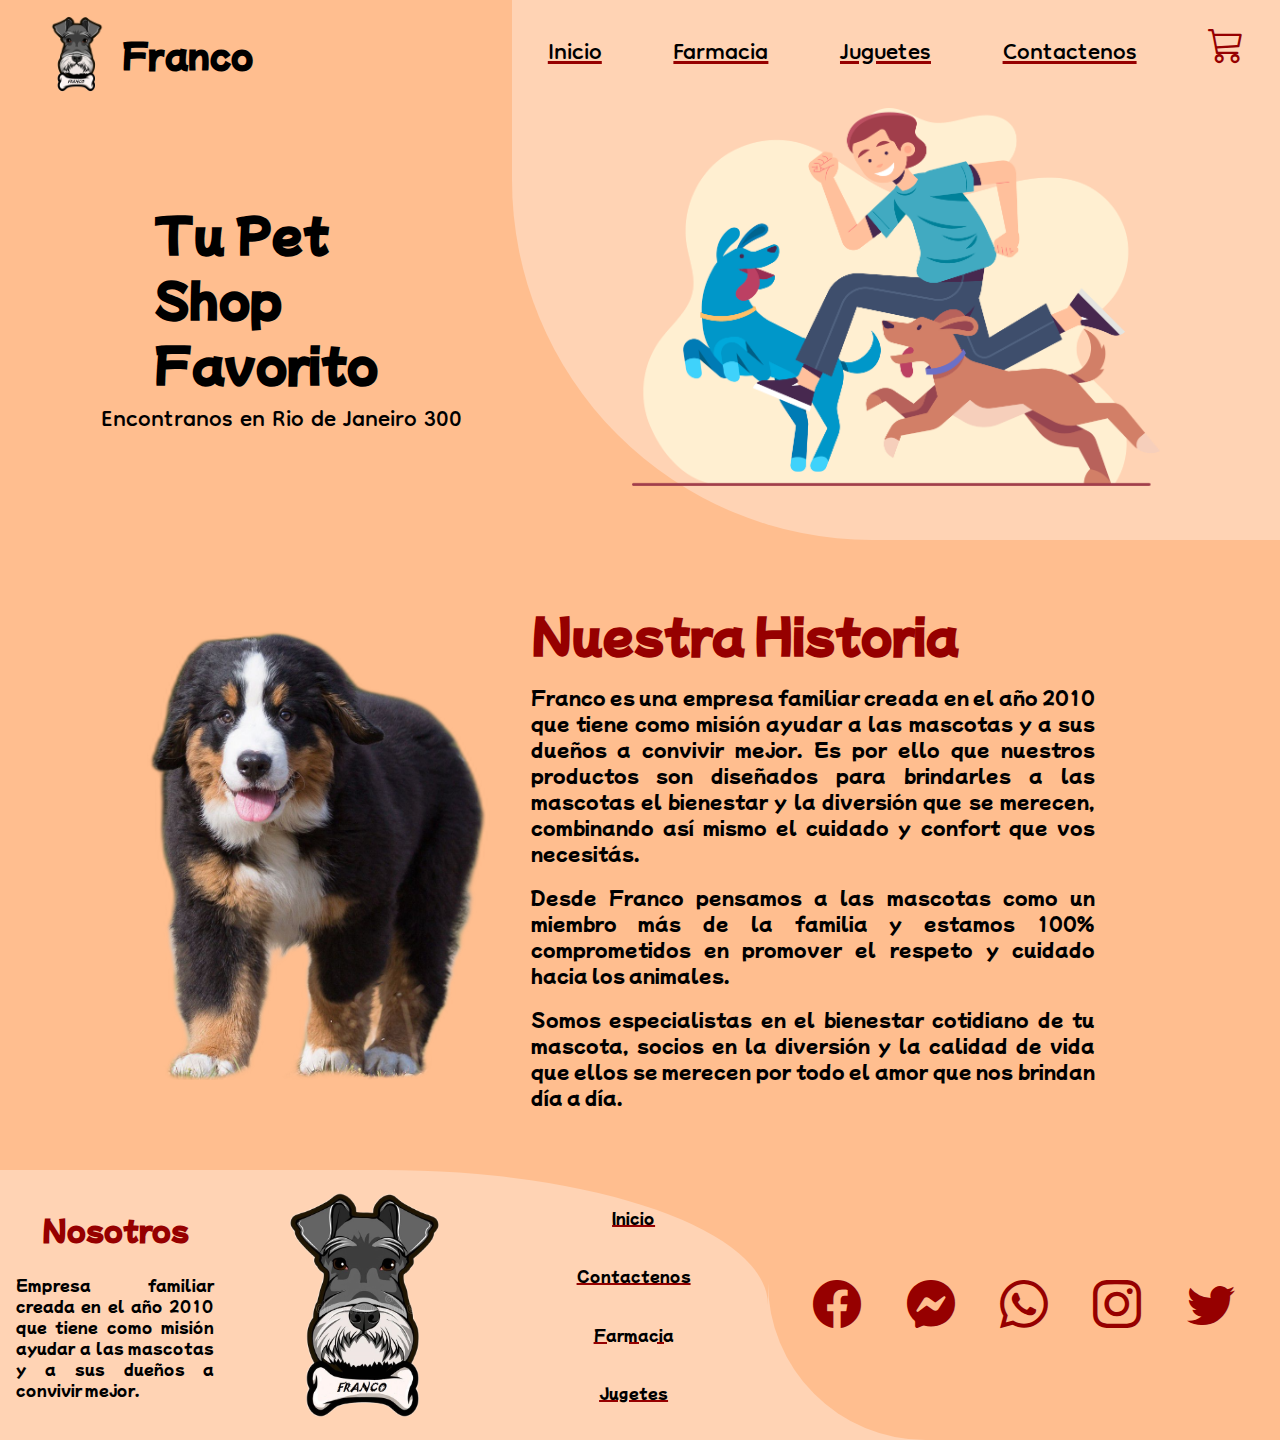
==== index.html @ 3e1659e9 "diseño actualizado" ====
<!DOCTYPE html>
<html lang="en">
<head>
    <meta charset="UTF-8">
    <meta http-equiv="X-UA-Compatible" content="IE=edge">
    <meta name="viewport" content="width=device-width, initial-scale=1.0">
    <link rel="stylesheet" href="https://cdn.jsdelivr.net/npm/bootstrap-icons@1.6.1/font/bootstrap-icons.css">
    <title>Pet-Shop Franco</title>
    <link rel="stylesheet" href="./style/estios.css">
    <link rel="shortcut icon" href="./img/logo.jpg" type="image/x-icon">
</head>
<body>
    <header class="cabezera">
        <div class="cabezera-texto">
            <div class="navegacion-imagen">
                <img src="./img/logo.jpg" alt="Logo Franco">
                <h1>Franco</h1>
            </div>
            <div class="texto-principal">
                <h2>Tu Pet Shop Favorito</h2>
                <p>Encontranos en Rio de Janeiro 300</p>
            </div>
        </div>
        <div class="cabezera-imagen">
            <nav class="navegacion">
                <a href="./index.html">Inicio</a>
                <a href="./farmacia.html">Farmacia</a>
                <a href="./jugetes.html">Juguetes</a>
                <a href="./contacto.html">Contactenos</a>
                <a href="#"><i class="bi bi-cart3"></i></a>
            </nav>
            <div class="imagen-dos">
                <img src="./img/Niño.png" alt="Niño corriendo">
            </div>
        </div>
    </header>
    <main>
            <article class="section-uno">
                <div class="article-imagen">
                    <img src="./img/Perro.jpg" alt="Perro">
                </div>
                <div class="article-texto">
                    <div class="texto-article">
                        <h2>Nuestra Historia</h2>
                        <p>Franco es una empresa familiar creada en el año 2010 que tiene como misión ayudar a las mascotas y a sus dueños a convivir mejor. Es por ello que nuestros productos son diseñados para brindarles a las mascotas el bienestar y la diversión que se merecen, combinando así mismo el cuidado y confort que vos necesitás.</p>
                        <p>Desde Franco pensamos a las mascotas como un miembro más de la familia y estamos 100% comprometidos en promover el respeto y cuidado hacia los animales.</p>
                        <p>Somos especialistas en el bienestar cotidiano de tu mascota, socios en la diversión y la calidad de vida que ellos se merecen por todo el amor que nos brindan día a día. </p>
                    </div>
                </div>
            </article>
    </main>
    <footer class="pie-pagina">
        <div class="pie-fondo-uno">
            <div class="pie-texto">
                <div class="pie-nosotros">
                    <h3>Nosotros</h3>
                    <p>Empresa familiar creada en el año 2010 que tiene como misión ayudar a las mascotas y a sus dueños a convivir mejor.</p>
                </div>
                <div class="img-pie-logo">
                    <img src="./img/logo.jpg" alt="Logo">
                </div>
                <div class="pie-nav">
                    <a href="./index.html">Inicio</a>
                    <a href="./contacto.html">Contactenos</a>
                    <a href="./farmacia.html">Farmacia</a>
                    <a href="./jugetes.html">Jugetes</a>
                </div>
            </div>
        </div>
        <div class="pie-fondo-dos">
            <div class="pie-iconos">
                <a href=""><i class="bi bi-facebook"></i></a>
                <a href=""><i class="bi bi-messenger"></i></a>
                <a href=""><i class="bi bi-whatsapp"></i></a>
                <a href=""><i class="bi bi-instagram"></i></a>
                <a href=""><i class="bi bi-twitter"></i></a>
            </div>
        </div>
    </footer>
</body>
</html>
---- style/estios.css ----
@import url('https://fonts.googleapis.com/css2?family=Mochiy+Pop+P+One&display=swap');
@import url('https://fonts.googleapis.com/css2?family=Dongle:wght@300;400;700&display=swap');
*{
    margin: 0%;
    padding: 0%;
    box-sizing: border-box;
}
body{
    height: 100vh;
    width: 100%;
    display: flex;
    flex-direction: column;
}
.cabezera{
    width: 100%;
    height: 60%;
    display: flex;
    flex-wrap: wrap;
    background-color: #ffbe8f;

}
.cabezera-texto{
    width: 40%;
    height: 100%;
    display: flex;
    flex-direction: column;
    justify-content: space-between;
}
.cabezera-imagen{
    width: 60%;
    height: 100%;
    border-radius: 0 0 0 40vh;
    background-color: #FFD3B4;
}
.navegacion{
    height: 20%;
    width: 100%;
    display: flex;
    align-items: center;
    font-family: 'Dongle', sans-serif;
    font-size: 4vh;
    justify-content: space-around;
}
.navegacion a{
    color: black;
    text-decoration: rgb(150, 0, 0) underline;
}
.navegacion i{
    color: rgb(150, 0, 0);
}
.cabezera-texto img{
    width: 10vh;
}
.imagen-dos{
    height: 70%;
    width: 100%;
    display: flex;
    justify-content: center;
}
.imagen-dos img{
    height: 100%;
}
.texto-principal{
    height: 80%;
    width: 100%;
    display: flex;
    flex-direction: column;
    align-items: center;
    justify-content: center;
}
.texto-principal h2{
    font-family: 'Mochiy Pop P One', sans-serif;
    width: 50%;
    font-size: 5vh;
    margin-left: 4vw;
}
.texto-principal p{
    font-family: 'Dongle', sans-serif;
    font-size: 4vh;
    margin-left: 4vw;
}
.navegacion-imagen{
    height: 20%;
    width: 100%;
    display: flex;
    align-items: center;
    padding: 0 0 0 2em;
    font-family: 'Mochiy Pop P One', sans-serif;
}
main{
    background-color: #ffbe8f;
    width: 100%;
    display: flex;
    justify-content: center;
    flex-wrap: wrap;
}
.section-uno{
    width: 90%;
    height: 50vh;
    display: flex;
    justify-content: center;
    margin: 10vh 0;
}
.article-imagen{
    width: 30%;
    display: flex;
}
.article-texto{
    width: 70%;
    display: flex;
    justify-content: center;
    align-items: center;
}
.texto-article{
    width: 70%;
}
.texto-article h2{
    font-size: 5vh;
    font-family: 'Mochiy Pop P One', sans-serif;
    color: rgb(150, 0, 0);
}
.texto-article p{
font-size: 2vh;
font-family: 'Mochiy Pop P One', sans-serif;
text-align: justify;
padding-top: 2vh;
}
.pie-pagina{
    width: 100%;
    min-height: 30vh;
    /* background-color: #FFD3B4; */
    display: flex;
    flex-wrap: wrap;
}
.pie-fondo-uno{
    width: 60%;
    background-color: #ffbe8f;
}
.pie-fondo-dos{
width: 40%;
background-color: #FFD3B4;
}
.pie-texto{
    width: 100%;
    height: 100%;
    border-radius: 0 50% 0 0;
    background-color: #FFD3B4;
    display: flex;
}
.pie-iconos{
    width: 100%;
    height: 100%;
    display: flex;
    flex-direction: column;
    background-color: #ffbe8f;
    border-radius: 0 0 0 17.5vh;
}
.img-pie-logo{
    display: flex;
    width: 35%;
}
.img-pie-logo img{
    width: 100%;
}
.pie-nosotros{
    display: flex;
    width: 30%;
    flex-direction: column;
    flex-wrap: wrap;
    padding: 1em;
    text-align: justify;
    align-items: center;
    justify-content: space-evenly;
}
.pie-nosotros h3{
    font-size: 3vh;
    font-family: 'Mochiy Pop P One', sans-serif;
    color: rgb(150, 0, 0);
}
.pie-nosotros p{
    font-family: 'Mochiy Pop P One', sans-serif;
    font-size: 0.90em;
}
.pie-nav{
    display: flex;
    flex-direction: column;
    align-items: center;
    justify-content: space-evenly;
    width: 35%;
    font-size: 0.90em;
}
.pie-nav a{
    color: black;
    text-decoration: 2px rgb(150, 0, 0) underline;
    font-family: 'Mochiy Pop P One', sans-serif;
}
.pie-iconos{
    font-size: 3em;
    display: flex;
    flex-wrap: wrap;
    flex-direction: row;
    justify-content: space-evenly;
    align-items: center;
}
.pie-iconos a{
    color: rgb(150, 0, 0);
}
.container {
    position: relative;
    width: 320px;
    margin-top: 5vh;
    margin-left: 40%;
    perspective: 1000px;
}

.carousel {
    position: relative;
    width: 100%;
    height: 100%;
    transform-style: preserve-3d; 
    animation: rotate360 60s infinite forwards linear;
}
.carousel__face { 
    position: absolute;
    width: 300px;
    height: 187px;
    background-size: cover;
    box-shadow:inset 0 0 0 2000px rgba(197, 197, 197, 0.342);
    display: flex;
    color: white;
    font-family: 'Dongle', sans-serif;
    background-position: center;
    background-repeat: no-repeat;
}
span {
    margin: auto;
    font-size: 2rem;
    text-shadow: 2px 2px 2px  black;
}
.carousel__face:nth-child(1) {
    transform: rotateY(  51.42deg) translateZ(360px); 
}
.carousel__face:nth-child(2) { 
    transform: rotateY( 102.84deg) translateZ(360px); 
}
.carousel__face:nth-child(3) {
    transform: rotateY( 154.26deg) translateZ(360px); 
}
.carousel__face:nth-child(4) {
    transform: rotateY(205.68deg) translateZ(360px); 
}
.carousel__face:nth-child(5) { 
    transform: rotateY(257.1deg) translateZ(360px); 
}
.carousel__face:nth-child(6) { 
    transform: rotateY(308.52deg) translateZ(360px); 
}
.carousel__face:nth-child(7) { 
    transform: rotateY(360deg) translateZ(360px); 
}

@keyframes rotate360 {
    from {
        transform: rotateY(0deg);
    }
    to {
        transform: rotateY(-360deg);
    }
}
.main-articulos{
    flex-direction: column;
    justify-content: center;
    align-items: center;
}
.main-contenedor{
    width: 80%;
    display: flex;
    flex-direction: column;
}
.carousel-contenedor{
    height: 50vh;
    width: 100%;
    background-color: #FFD3B4;
    border-radius:0 0 20vh 20vh ;
}
.unidades{
    margin-bottom: 0;
    margin-top: 1em;
    padding-top: 1em;
    text-align: center;
    font-size: 3em;
    font-family: 'Mochiy Pop P One', sans-serif;
    background-color: #FFD3B4;
    border-radius: 50vh 50vh 0 0 ;
}
.articulos{
    padding-top: 2em;
    display: flex;
    padding-bottom: 2em;
}
.precio-stock{
    display: flex;
    justify-content: space-between;
}
.precio-stock p{
    font-weight: 800;
}
.card-body{
    font-family:'Dongle', sans-serif ;
    font-size: 2em;
    display: flex;
    flex-direction: column;
    justify-content: space-between;
}
.card{
    background-color:#FFD3B4; 
    border-radius: 2em;
    box-shadow: 2px 2px 2px 2px rgba(0, 0, 0, 0.158);
    height: 100%;
}
.card img{
    border-radius: 2em;
    height: 30vh;
}
button{
    border: none;
    border-radius: 2vh;
    padding: 0.2em;
    background-color: #FF8B96;
    color: white;
}
button:hover{
    color: black;
}
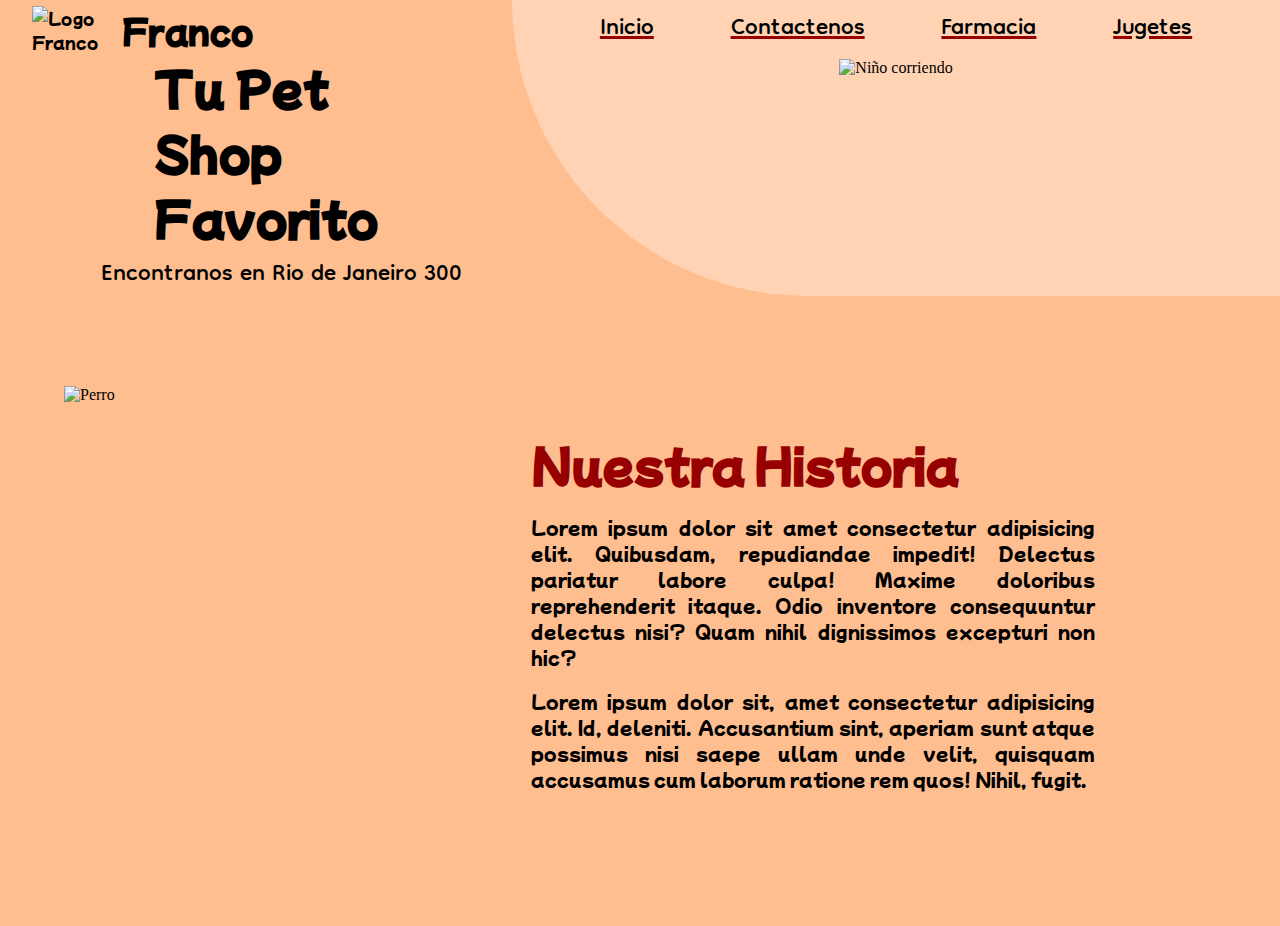
==== commit c59b3ba0: "Agregamos el chatbot configurado en todas las páginas" ====
--- a/index.html
+++ b/index.html
@@ -1,81 +1,73 @@
 <!DOCTYPE html>
 <html lang="en">
-<head>
-    <meta charset="UTF-8">
-    <meta http-equiv="X-UA-Compatible" content="IE=edge">
-    <meta name="viewport" content="width=device-width, initial-scale=1.0">
-    <link rel="stylesheet" href="https://cdn.jsdelivr.net/npm/bootstrap-icons@1.6.1/font/bootstrap-icons.css">
+  <head>
+    <meta charset="UTF-8" />
+    <meta http-equiv="X-UA-Compatible" content="IE=edge" />
+    <meta name="viewport" content="width=device-width, initial-scale=1.0" />
     <title>Pet-Shop Franco</title>
-    <link rel="stylesheet" href="./style/estios.css">
-    <link rel="shortcut icon" href="./img/logo.jpg" type="image/x-icon">
-</head>
-<body>
+    <link rel="stylesheet" href="./style/estios.css" />
+    <link rel="shortcut icon" href="./img/logo.jpg" type="image/x-icon" />
+  </head>
+  <body>
     <header class="cabezera">
-        <div class="cabezera-texto">
-            <div class="navegacion-imagen">
-                <img src="./img/logo.jpg" alt="Logo Franco">
-                <h1>Franco</h1>
-            </div>
-            <div class="texto-principal">
-                <h2>Tu Pet Shop Favorito</h2>
-                <p>Encontranos en Rio de Janeiro 300</p>
-            </div>
+      <div class="cabezera-texto">
+        <div class="navegacion-imagen">
+          <img src="./img/logo.jpg" alt="Logo Franco" />
+          <h1>Franco</h1>
         </div>
-        <div class="cabezera-imagen">
-            <nav class="navegacion">
-                <a href="./index.html">Inicio</a>
-                <a href="./farmacia.html">Farmacia</a>
-                <a href="./jugetes.html">Juguetes</a>
-                <a href="./contacto.html">Contactenos</a>
-                <a href="#"><i class="bi bi-cart3"></i></a>
-            </nav>
-            <div class="imagen-dos">
-                <img src="./img/Niño.png" alt="Niño corriendo">
-            </div>
+        <div class="texto-principal">
+          <h2>Tu Pet Shop Favorito</h2>
+          <p>Encontranos en Rio de Janeiro 300</p>
         </div>
+      </div>
+      <div class="cabezera-imagen">
+        <nav class="navegacion">
+          <a href="./index.html">Inicio</a>
+          <a href="./contacto.html">Contactenos</a>
+          <a href="./farmacia.html">Farmacia</a>
+          <a href="./jugetes.html">Jugetes</a>
+        </nav>
+        <div class="imagen-dos">
+          <img src="./img/Niño.png" alt="Niño corriendo" />
+        </div>
+      </div>
     </header>
     <main>
-            <article class="section-uno">
-                <div class="article-imagen">
-                    <img src="./img/Perro.jpg" alt="Perro">
-                </div>
-                <div class="article-texto">
-                    <div class="texto-article">
-                        <h2>Nuestra Historia</h2>
-                        <p>Franco es una empresa familiar creada en el año 2010 que tiene como misión ayudar a las mascotas y a sus dueños a convivir mejor. Es por ello que nuestros productos son diseñados para brindarles a las mascotas el bienestar y la diversión que se merecen, combinando así mismo el cuidado y confort que vos necesitás.</p>
-                        <p>Desde Franco pensamos a las mascotas como un miembro más de la familia y estamos 100% comprometidos en promover el respeto y cuidado hacia los animales.</p>
-                        <p>Somos especialistas en el bienestar cotidiano de tu mascota, socios en la diversión y la calidad de vida que ellos se merecen por todo el amor que nos brindan día a día. </p>
-                    </div>
-                </div>
-            </article>
+      <article class="section-uno">
+        <div class="article-imagen">
+          <img src="./img/Perro.jpg" alt="Perro" />
+        </div>
+        <div class="article-texto">
+          <div class="texto-article">
+            <h2>Nuestra Historia</h2>
+            <p>
+              Lorem ipsum dolor sit amet consectetur adipisicing elit.
+              Quibusdam, repudiandae impedit! Delectus pariatur labore culpa!
+              Maxime doloribus reprehenderit itaque. Odio inventore consequuntur
+              delectus nisi? Quam nihil dignissimos excepturi non hic?
+            </p>
+            <p>
+              Lorem ipsum dolor sit, amet consectetur adipisicing elit. Id,
+              deleniti. Accusantium sint, aperiam sunt atque possimus nisi saepe
+              ullam unde velit, quisquam accusamus cum laborum ratione rem quos!
+              Nihil, fugit.
+            </p>
+          </div>
+        </div>
+      </article>
+      <div>
+        <script src="https://www.gstatic.com/dialogflow-console/fast/messenger/bootstrap.js?v=1"></script>
+<df-messenger
+  chat-icon="https:&#x2F;&#x2F;cdn-icons-png.flaticon.com&#x2F;512&#x2F;2829&#x2F;2829757.png"
+  intent="WELCOME"
+  chat-title="Branquito"
+  agent-id="59b1d928-3910-4bca-85a6-19f89405f072"
+  language-code="es"
+></df-messenger>
+      </div>
     </main>
-    <footer class="pie-pagina">
-        <div class="pie-fondo-uno">
-            <div class="pie-texto">
-                <div class="pie-nosotros">
-                    <h3>Nosotros</h3>
-                    <p>Empresa familiar creada en el año 2010 que tiene como misión ayudar a las mascotas y a sus dueños a convivir mejor.</p>
-                </div>
-                <div class="img-pie-logo">
-                    <img src="./img/logo.jpg" alt="Logo">
-                </div>
-                <div class="pie-nav">
-                    <a href="./index.html">Inicio</a>
-                    <a href="./contacto.html">Contactenos</a>
-                    <a href="./farmacia.html">Farmacia</a>
-                    <a href="./jugetes.html">Jugetes</a>
-                </div>
-            </div>
-        </div>
-        <div class="pie-fondo-dos">
-            <div class="pie-iconos">
-                <a href=""><i class="bi bi-facebook"></i></a>
-                <a href=""><i class="bi bi-messenger"></i></a>
-                <a href=""><i class="bi bi-whatsapp"></i></a>
-                <a href=""><i class="bi bi-instagram"></i></a>
-                <a href=""><i class="bi bi-twitter"></i></a>
-            </div>
-        </div>
+    <footer>
+
     </footer>
-</body>
-</html>+  </body>
+</html>
--- a/style/estios.css
+++ b/style/estios.css
@@ -39,14 +39,12 @@
     align-items: center;
     font-family: 'Dongle', sans-serif;
     font-size: 4vh;
-    justify-content: space-around;
+    justify-content: center;
 }
 .navegacion a{
+    padding: 0 3vw 0 3vw;
     color: black;
     text-decoration: rgb(150, 0, 0) underline;
-}
-.navegacion i{
-    color: rgb(150, 0, 0);
 }
 .cabezera-texto img{
     width: 10vh;
@@ -125,210 +123,11 @@
 text-align: justify;
 padding-top: 2vh;
 }
-.pie-pagina{
-    width: 100%;
-    min-height: 30vh;
-    /* background-color: #FFD3B4; */
-    display: flex;
-    flex-wrap: wrap;
-}
-.pie-fondo-uno{
-    width: 60%;
-    background-color: #ffbe8f;
-}
-.pie-fondo-dos{
-width: 40%;
-background-color: #FFD3B4;
-}
-.pie-texto{
-    width: 100%;
-    height: 100%;
-    border-radius: 0 50% 0 0;
-    background-color: #FFD3B4;
-    display: flex;
-}
-.pie-iconos{
-    width: 100%;
-    height: 100%;
-    display: flex;
-    flex-direction: column;
-    background-color: #ffbe8f;
-    border-radius: 0 0 0 17.5vh;
-}
-.img-pie-logo{
-    display: flex;
-    width: 35%;
-}
-.img-pie-logo img{
-    width: 100%;
-}
-.pie-nosotros{
-    display: flex;
-    width: 30%;
-    flex-direction: column;
-    flex-wrap: wrap;
-    padding: 1em;
-    text-align: justify;
-    align-items: center;
-    justify-content: space-evenly;
-}
-.pie-nosotros h3{
-    font-size: 3vh;
-    font-family: 'Mochiy Pop P One', sans-serif;
-    color: rgb(150, 0, 0);
-}
-.pie-nosotros p{
-    font-family: 'Mochiy Pop P One', sans-serif;
-    font-size: 0.90em;
-}
-.pie-nav{
-    display: flex;
-    flex-direction: column;
-    align-items: center;
-    justify-content: space-evenly;
-    width: 35%;
-    font-size: 0.90em;
-}
-.pie-nav a{
-    color: black;
-    text-decoration: 2px rgb(150, 0, 0) underline;
-    font-family: 'Mochiy Pop P One', sans-serif;
-}
-.pie-iconos{
-    font-size: 3em;
-    display: flex;
-    flex-wrap: wrap;
-    flex-direction: row;
-    justify-content: space-evenly;
-    align-items: center;
-}
-.pie-iconos a{
-    color: rgb(150, 0, 0);
-}
-.container {
-    position: relative;
-    width: 320px;
-    margin-top: 5vh;
-    margin-left: 40%;
-    perspective: 1000px;
-}
-
-.carousel {
-    position: relative;
-    width: 100%;
-    height: 100%;
-    transform-style: preserve-3d; 
-    animation: rotate360 60s infinite forwards linear;
-}
-.carousel__face { 
-    position: absolute;
-    width: 300px;
-    height: 187px;
-    background-size: cover;
-    box-shadow:inset 0 0 0 2000px rgba(197, 197, 197, 0.342);
-    display: flex;
-    color: white;
-    font-family: 'Dongle', sans-serif;
-    background-position: center;
-    background-repeat: no-repeat;
-}
-span {
-    margin: auto;
-    font-size: 2rem;
-    text-shadow: 2px 2px 2px  black;
-}
-.carousel__face:nth-child(1) {
-    transform: rotateY(  51.42deg) translateZ(360px); 
-}
-.carousel__face:nth-child(2) { 
-    transform: rotateY( 102.84deg) translateZ(360px); 
-}
-.carousel__face:nth-child(3) {
-    transform: rotateY( 154.26deg) translateZ(360px); 
-}
-.carousel__face:nth-child(4) {
-    transform: rotateY(205.68deg) translateZ(360px); 
-}
-.carousel__face:nth-child(5) { 
-    transform: rotateY(257.1deg) translateZ(360px); 
-}
-.carousel__face:nth-child(6) { 
-    transform: rotateY(308.52deg) translateZ(360px); 
-}
-.carousel__face:nth-child(7) { 
-    transform: rotateY(360deg) translateZ(360px); 
-}
-
-@keyframes rotate360 {
-    from {
-        transform: rotateY(0deg);
-    }
-    to {
-        transform: rotateY(-360deg);
-    }
-}
-.main-articulos{
-    flex-direction: column;
-    justify-content: center;
-    align-items: center;
-}
-.main-contenedor{
-    width: 80%;
-    display: flex;
-    flex-direction: column;
-}
-.carousel-contenedor{
-    height: 50vh;
-    width: 100%;
-    background-color: #FFD3B4;
-    border-radius:0 0 20vh 20vh ;
-}
-.unidades{
-    margin-bottom: 0;
-    margin-top: 1em;
-    padding-top: 1em;
-    text-align: center;
-    font-size: 3em;
-    font-family: 'Mochiy Pop P One', sans-serif;
-    background-color: #FFD3B4;
-    border-radius: 50vh 50vh 0 0 ;
-}
-.articulos{
-    padding-top: 2em;
-    display: flex;
-    padding-bottom: 2em;
-}
-.precio-stock{
-    display: flex;
-    justify-content: space-between;
-}
-.precio-stock p{
-    font-weight: 800;
-}
-.card-body{
-    font-family:'Dongle', sans-serif ;
-    font-size: 2em;
-    display: flex;
-    flex-direction: column;
-    justify-content: space-between;
-}
-.card{
-    background-color:#FFD3B4; 
-    border-radius: 2em;
-    box-shadow: 2px 2px 2px 2px rgba(0, 0, 0, 0.158);
-    height: 100%;
-}
-.card img{
-    border-radius: 2em;
-    height: 30vh;
-}
-button{
-    border: none;
-    border-radius: 2vh;
-    padding: 0.2em;
-    background-color: #FF8B96;
-    color: white;
-}
-button:hover{
-    color: black;
-}
+df-messenger {
+    --df-messenger-bot-message: #b8c4ee;
+    --df-messenger-button-titlebar-color: #ffbe8f;
+    --df-messenger-chat-background-color: #fafafa;
+    --df-messenger-font-color: rgb(5, 5, 5);
+    --df-messenger-send-icon: #878fac;
+    --df-messenger-user-message: #82bd7c;
+   }
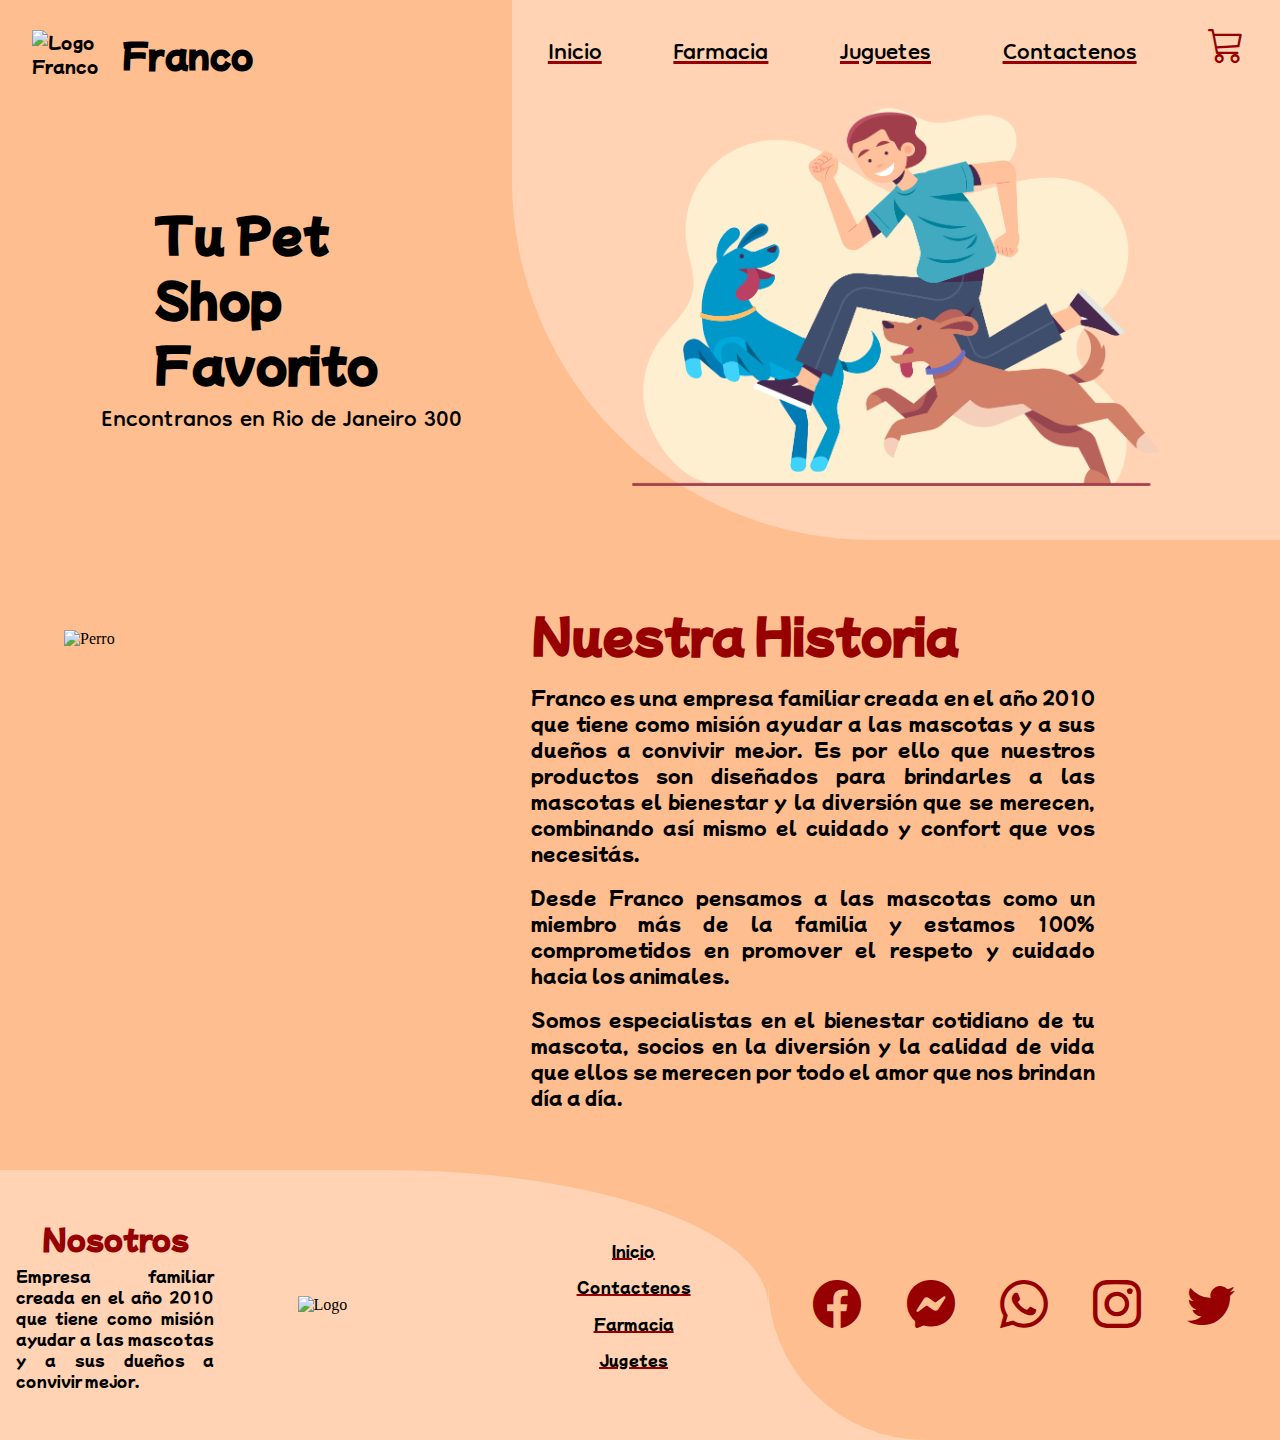
==== commit bde462c9: "Merge branch 'Developet' of https://github.com/LautaroStein/Proyecto-Pet-Shop-Franco into franco" ====
--- a/index.html
+++ b/index.html
@@ -1,73 +1,81 @@
 <!DOCTYPE html>
 <html lang="en">
-  <head>
-    <meta charset="UTF-8" />
-    <meta http-equiv="X-UA-Compatible" content="IE=edge" />
-    <meta name="viewport" content="width=device-width, initial-scale=1.0" />
+<head>
+    <meta charset="UTF-8">
+    <meta http-equiv="X-UA-Compatible" content="IE=edge">
+    <meta name="viewport" content="width=device-width, initial-scale=1.0">
+    <link rel="stylesheet" href="https://cdn.jsdelivr.net/npm/bootstrap-icons@1.6.1/font/bootstrap-icons.css">
     <title>Pet-Shop Franco</title>
-    <link rel="stylesheet" href="./style/estios.css" />
-    <link rel="shortcut icon" href="./img/logo.jpg" type="image/x-icon" />
-  </head>
-  <body>
+    <link rel="stylesheet" href="./style/estios.css">
+    <link rel="shortcut icon" href="./img/logo.jpg" type="image/x-icon">
+</head>
+<body>
     <header class="cabezera">
-      <div class="cabezera-texto">
-        <div class="navegacion-imagen">
-          <img src="./img/logo.jpg" alt="Logo Franco" />
-          <h1>Franco</h1>
+        <div class="cabezera-texto">
+            <div class="navegacion-imagen">
+                <img src="./img/logo.jpg" alt="Logo Franco">
+                <h1>Franco</h1>
+            </div>
+            <div class="texto-principal">
+                <h2>Tu Pet Shop Favorito</h2>
+                <p>Encontranos en Rio de Janeiro 300</p>
+            </div>
         </div>
-        <div class="texto-principal">
-          <h2>Tu Pet Shop Favorito</h2>
-          <p>Encontranos en Rio de Janeiro 300</p>
+        <div class="cabezera-imagen">
+            <nav class="navegacion">
+                <a href="./index.html">Inicio</a>
+                <a href="./farmacia.html">Farmacia</a>
+                <a href="./jugetes.html">Juguetes</a>
+                <a href="./contacto.html">Contactenos</a>
+                <a href="#"><i class="bi bi-cart3"></i></a>
+            </nav>
+            <div class="imagen-dos">
+                <img src="./img/Niño.png" alt="Niño corriendo">
+            </div>
         </div>
-      </div>
-      <div class="cabezera-imagen">
-        <nav class="navegacion">
-          <a href="./index.html">Inicio</a>
-          <a href="./contacto.html">Contactenos</a>
-          <a href="./farmacia.html">Farmacia</a>
-          <a href="./jugetes.html">Jugetes</a>
-        </nav>
-        <div class="imagen-dos">
-          <img src="./img/Niño.png" alt="Niño corriendo" />
-        </div>
-      </div>
     </header>
     <main>
-      <article class="section-uno">
-        <div class="article-imagen">
-          <img src="./img/Perro.jpg" alt="Perro" />
+            <article class="section-uno">
+                <div class="article-imagen">
+                    <img src="./img/Perro.jpg" alt="Perro">
+                </div>
+                <div class="article-texto">
+                    <div class="texto-article">
+                        <h2>Nuestra Historia</h2>
+                        <p>Franco es una empresa familiar creada en el año 2010 que tiene como misión ayudar a las mascotas y a sus dueños a convivir mejor. Es por ello que nuestros productos son diseñados para brindarles a las mascotas el bienestar y la diversión que se merecen, combinando así mismo el cuidado y confort que vos necesitás.</p>
+                        <p>Desde Franco pensamos a las mascotas como un miembro más de la familia y estamos 100% comprometidos en promover el respeto y cuidado hacia los animales.</p>
+                        <p>Somos especialistas en el bienestar cotidiano de tu mascota, socios en la diversión y la calidad de vida que ellos se merecen por todo el amor que nos brindan día a día. </p>
+                    </div>
+                </div>
+            </article>
+    </main>
+    <footer class="pie-pagina">
+        <div class="pie-fondo-uno">
+            <div class="pie-texto">
+                <div class="pie-nosotros">
+                    <h3>Nosotros</h3>
+                    <p>Empresa familiar creada en el año 2010 que tiene como misión ayudar a las mascotas y a sus dueños a convivir mejor.</p>
+                </div>
+                <div class="img-pie-logo">
+                    <img src="./img/logo.jpg" alt="Logo">
+                </div>
+                <div class="pie-nav">
+                    <a href="./index.html">Inicio</a>
+                    <a href="./contacto.html">Contactenos</a>
+                    <a href="./farmacia.html">Farmacia</a>
+                    <a href="./jugetes.html">Jugetes</a>
+                </div>
+            </div>
         </div>
-        <div class="article-texto">
-          <div class="texto-article">
-            <h2>Nuestra Historia</h2>
-            <p>
-              Lorem ipsum dolor sit amet consectetur adipisicing elit.
-              Quibusdam, repudiandae impedit! Delectus pariatur labore culpa!
-              Maxime doloribus reprehenderit itaque. Odio inventore consequuntur
-              delectus nisi? Quam nihil dignissimos excepturi non hic?
-            </p>
-            <p>
-              Lorem ipsum dolor sit, amet consectetur adipisicing elit. Id,
-              deleniti. Accusantium sint, aperiam sunt atque possimus nisi saepe
-              ullam unde velit, quisquam accusamus cum laborum ratione rem quos!
-              Nihil, fugit.
-            </p>
-          </div>
+        <div class="pie-fondo-dos">
+            <div class="pie-iconos">
+                <a href=""><i class="bi bi-facebook"></i></a>
+                <a href=""><i class="bi bi-messenger"></i></a>
+                <a href=""><i class="bi bi-whatsapp"></i></a>
+                <a href=""><i class="bi bi-instagram"></i></a>
+                <a href=""><i class="bi bi-twitter"></i></a>
+            </div>
         </div>
-      </article>
-      <div>
-        <script src="https://www.gstatic.com/dialogflow-console/fast/messenger/bootstrap.js?v=1"></script>
-<df-messenger
-  chat-icon="https:&#x2F;&#x2F;cdn-icons-png.flaticon.com&#x2F;512&#x2F;2829&#x2F;2829757.png"
-  intent="WELCOME"
-  chat-title="Branquito"
-  agent-id="59b1d928-3910-4bca-85a6-19f89405f072"
-  language-code="es"
-></df-messenger>
-      </div>
-    </main>
-    <footer>
-
     </footer>
-  </body>
-</html>
+</body>
+</html>--- a/style/estios.css
+++ b/style/estios.css
@@ -39,12 +39,14 @@
     align-items: center;
     font-family: 'Dongle', sans-serif;
     font-size: 4vh;
-    justify-content: center;
+    justify-content: space-around;
 }
 .navegacion a{
-    padding: 0 3vw 0 3vw;
     color: black;
     text-decoration: rgb(150, 0, 0) underline;
+}
+.navegacion i{
+    color: rgb(150, 0, 0);
 }
 .cabezera-texto img{
     width: 10vh;
@@ -123,11 +125,389 @@
 text-align: justify;
 padding-top: 2vh;
 }
-df-messenger {
-    --df-messenger-bot-message: #b8c4ee;
-    --df-messenger-button-titlebar-color: #ffbe8f;
-    --df-messenger-chat-background-color: #fafafa;
-    --df-messenger-font-color: rgb(5, 5, 5);
-    --df-messenger-send-icon: #878fac;
-    --df-messenger-user-message: #82bd7c;
-   }
+.pie-pagina{
+    width: 100%;
+    display: flex;
+    flex-wrap: wrap;
+    min-height: 30vh;
+}
+.pie-fondo-uno{
+    width: 60%;
+    background-color: #ffbe8f;
+}
+.pie-fondo-dos{
+width: 40%;
+background-color: #FFD3B4;
+}
+.pie-texto{
+    width: 100%;
+    height: 100%;
+    border-radius: 0 50% 0 0;
+    background-color: #FFD3B4;
+    display: flex;
+    align-items: center;
+}
+.pie-iconos{
+    width: 100%;
+    height: 100%;
+    display: flex;
+    flex-direction: column;
+    background-color: #ffbe8f;
+    border-radius: 0 0 0 17.5vh;
+}
+.img-pie-logo{
+    display: flex;
+    width: 35%;
+    height: 60%;
+    align-items: center;
+    justify-content: center;
+}
+.img-pie-logo img{
+    width: 50%;
+}
+.pie-nosotros{
+    display: flex;
+    width: 30%;
+    flex-direction: column;
+    flex-wrap: wrap;
+    padding: 1em;
+    text-align: justify;
+    align-items: center;
+    justify-content: space-evenly;
+    height: 80%;
+}
+.pie-nosotros h3{
+    font-size: 3vh;
+    font-family: 'Mochiy Pop P One', sans-serif;
+    color: rgb(150, 0, 0);
+}
+.pie-nosotros p{
+    font-family: 'Mochiy Pop P One', sans-serif;
+    font-size: 0.90em;
+}
+.pie-nav{
+    display: flex;
+    flex-direction: column;
+    align-items: center;
+    justify-content: space-evenly;
+    width: 35%;
+    font-size: 0.90em;
+    height: 60%;
+}
+.pie-nav a{
+    color: black;
+    text-decoration: 2px rgb(150, 0, 0) underline;
+    font-family: 'Mochiy Pop P One', sans-serif;
+}
+.pie-iconos{
+    font-size: 3em;
+    display: flex;
+    flex-wrap: wrap;
+    flex-direction: row;
+    justify-content: space-evenly;
+    align-items: center;
+}
+.pie-iconos a{
+    color: rgb(150, 0, 0);
+}
+.container {
+    position: relative;
+    width: 320px;
+    margin-top: 5vh;
+    margin-left: 40%;
+    perspective: 1000px;
+}
+
+.carousel {
+    position: relative;
+    width: 100%;
+    height: 100%;
+    transform-style: preserve-3d; 
+    animation: rotate360 60s infinite forwards linear;
+}
+.carousel__face { 
+    position: absolute;
+    width: 300px;
+    height: 187px;
+    background-size: cover;
+    box-shadow:inset 0 0 0 2000px rgba(197, 197, 197, 0.342);
+    display: flex;
+    color: white;
+    font-family: 'Dongle', sans-serif;
+    background-position: center;
+    background-repeat: no-repeat;
+}
+span {
+    margin: auto;
+    font-size: 2rem;
+    text-shadow: 2px 2px 2px  black;
+}
+.carousel__face:nth-child(1) {
+    transform: rotateY(  51.42deg) translateZ(360px); 
+}
+.carousel__face:nth-child(2) { 
+    transform: rotateY( 102.84deg) translateZ(360px); 
+}
+.carousel__face:nth-child(3) {
+    transform: rotateY( 154.26deg) translateZ(360px); 
+}
+.carousel__face:nth-child(4) {
+    transform: rotateY(205.68deg) translateZ(360px); 
+}
+.carousel__face:nth-child(5) { 
+    transform: rotateY(257.1deg) translateZ(360px); 
+}
+.carousel__face:nth-child(6) { 
+    transform: rotateY(308.52deg) translateZ(360px); 
+}
+.carousel__face:nth-child(7) { 
+    transform: rotateY(360deg) translateZ(360px); 
+}
+
+@keyframes rotate360 {
+    from {
+        transform: rotateY(0deg);
+    }
+    to {
+        transform: rotateY(-360deg);
+    }
+}
+.main-articulos{
+    flex-direction: column;
+    justify-content: center;
+    align-items: center;
+}
+.main-contenedor{
+    width: 80%;
+    display: flex;
+    flex-direction: column;
+}
+.carousel-contenedor{
+    height: 50vh;
+    width: 100%;
+    background-color: #FFD3B4;
+    border-radius:0 0 20vh 20vh ;
+}
+.unidades{
+    margin-bottom: 0;
+    margin-top: 1em;
+    padding-top: 1em;
+    text-align: center;
+    font-size: 3em;
+    font-family: 'Mochiy Pop P One', sans-serif;
+    background-color: #FFD3B4;
+    border-radius: 50vh 50vh 0 0 ;
+}
+.articulos{
+    padding-top: 2em;
+    display: flex;
+    padding-bottom: 2em;
+    width: 75%;
+}
+.precio-stock{
+    display: flex;
+    justify-content: space-between;
+}
+.precio-stock p{
+    font-weight: 800;
+}
+.card-body{
+    font-family:'Dongle', sans-serif ;
+    font-size: 2em;
+    display: flex;
+    flex-direction: column;
+    justify-content: space-between;
+}
+.card{
+    background-color:#FFD3B4; 
+    border-radius: 2em;
+    box-shadow: 2px 2px 2px 2px rgba(0, 0, 0, 0.158);
+    height: 100%;
+}
+.card img{
+    border-radius: 2em;
+    height: 50vh;
+}
+button{
+    border: none;
+    border-radius: 2vh;
+    padding: 0.2em;
+    background-color: #FF8B96;
+    color: white;
+}
+button:hover{
+    color: black;
+}
+.contenedor-mercado{
+    display: flex;
+    width: 100%;
+    justify-content: space-evenly;
+}
+.contenedor-mercado-filtro{
+    width: 20%;
+    padding-top: 2em;
+}
+.form-check-input:checked {
+    background-color: #FF8B96;
+    border-color: #FF8B96;
+}
+.form-check-input{
+    background-color:#FFD3B4 ;
+}
+.form-check{
+    background-color: white;
+    display: flex;
+    justify-content: space-around;
+    align-items: center;
+    width: 100%;
+    height: 7vh;
+    margin-top: 0.5em;
+    border-radius: 0.5em;
+    font-family:'Dongle', sans-serif ;
+    font-size: 1.5em;
+    margin-bottom: 0.5em;
+}
+.texto-maximo{
+    width: 100%;
+    border-radius: 0.5em;
+    height: 5vh;
+}
+
+
+/* fondo para formulario */
+.fondo-form{
+    background-color: rgb(255, 255,255,0.3);  
+    backdrop-filter: blur(20);
+    border: solid 1px rgba(255, 255,255,0.5); 
+    padding: 2rem ;
+    margin-top: 3rem;
+    margin-bottom: 3rem;
+    border-radius: 20px;
+}
+.formulario input[type="text"],
+.formulario input[type="email"],
+.formulario textarea {
+    width: 100%;
+    padding: 6px;
+    border-radius: 6px;
+    background: #fff3ea;
+    border: none;
+    font-size: 12px;
+    margin-bottom: 1rem;
+    display: block;
+}
+.formulario input[type="text"]:focus,
+.formulario input[type="email"]:focus{
+border-bottom: 2px solid #ff7a1b;
+}
+.formulario textarea{
+    min-height: 100px;
+    max-height: 100px;
+    min-width: 400px;
+    max-width: 400px;
+}
+.fondo-map{
+    height: 400px;
+    width: 400px; 
+    margin-top: 10rem;
+    margin-left: 3rem;
+    border-radius: 20px;
+}
+.margen{
+    padding-bottom: 2rem;
+}
+.formulario input[type="submit"]{
+    width: 100px;
+    margin: 0 auto;
+    background: rgba(248, 140, 39, 0.575);
+    border: 1px solid #ffbe8f;
+    padding: 8px;
+    border-radius: 10px;
+    cursor: pointer;
+    color: #361903;
+    font-size: 18px;
+}
+.formulario input[type="submit"]:hover {
+    background: #ff6c03;
+    color: #fff;
+}
+.formulario input[type="radio"]{
+    display: none;
+
+}
+.formulario input[type="radio"]:checked +.radio{
+    background: rgba(248, 140, 39, 0.575);
+
+}
+.formulario .mascota{
+    display: flex;
+    flex-wrap: nowrap;
+    justify-content: space-around;
+    margin-bottom: 10px;
+}
+.formulario .mascota .radio{
+    background: rgba(255, 255,255,0.5);
+    color:black;
+    padding: 10px;
+    text-align: center;
+    width: 32.5%;
+}
+.formulario .perro{
+    border-radius: 5px 0 0 5px;
+}
+.formulario .mascota .otro{
+    border-radius: 0 5px 5px 0;
+}
+.error{
+    display: none;
+    border-radius: 3px;
+    background: #ff2323;
+    color: #fff;
+    padding: 15px 20px;
+    margin-bottom: 1rem;
+}
+.btn{
+    display: flex;
+    justify-content: center;
+}
+/* modal */
+.modal-conteiner{
+    display: flex;
+    background-color:#FFD3B4;
+    align-items: center;
+    justify-content: center;
+    position: fixed;
+    pointer-events: none;
+    top: 30%;
+    left: 40%;
+    text-align: center;
+    border-radius: 15px;
+    opacity: 0;
+}
+.show{
+    pointer-events: auto;
+    opacity: 1;
+}
+.modales{
+    /* background-color: rgba(241, 165, 66, 0.5); */
+    border-radius: 20px;
+    color: rgb(255, 77, 45);
+    font-size: 30px;
+    box-shadow: 0 6px 5px;
+    padding: 1rem;
+}
+.close{
+    width: 100px;
+    margin: 0 auto;
+    background: rgba(248, 140, 39, 0.575);
+    border: 1px solid #ffbe8f;
+    padding: 8px;
+    border-radius: 10px;
+    cursor: pointer;
+    color: #361903;
+    font-size: 18px;
+}
+.ultimas-unidades{
+    color:rgb(150, 0, 0);
+    text-shadow: 0 0 0 ;
+}
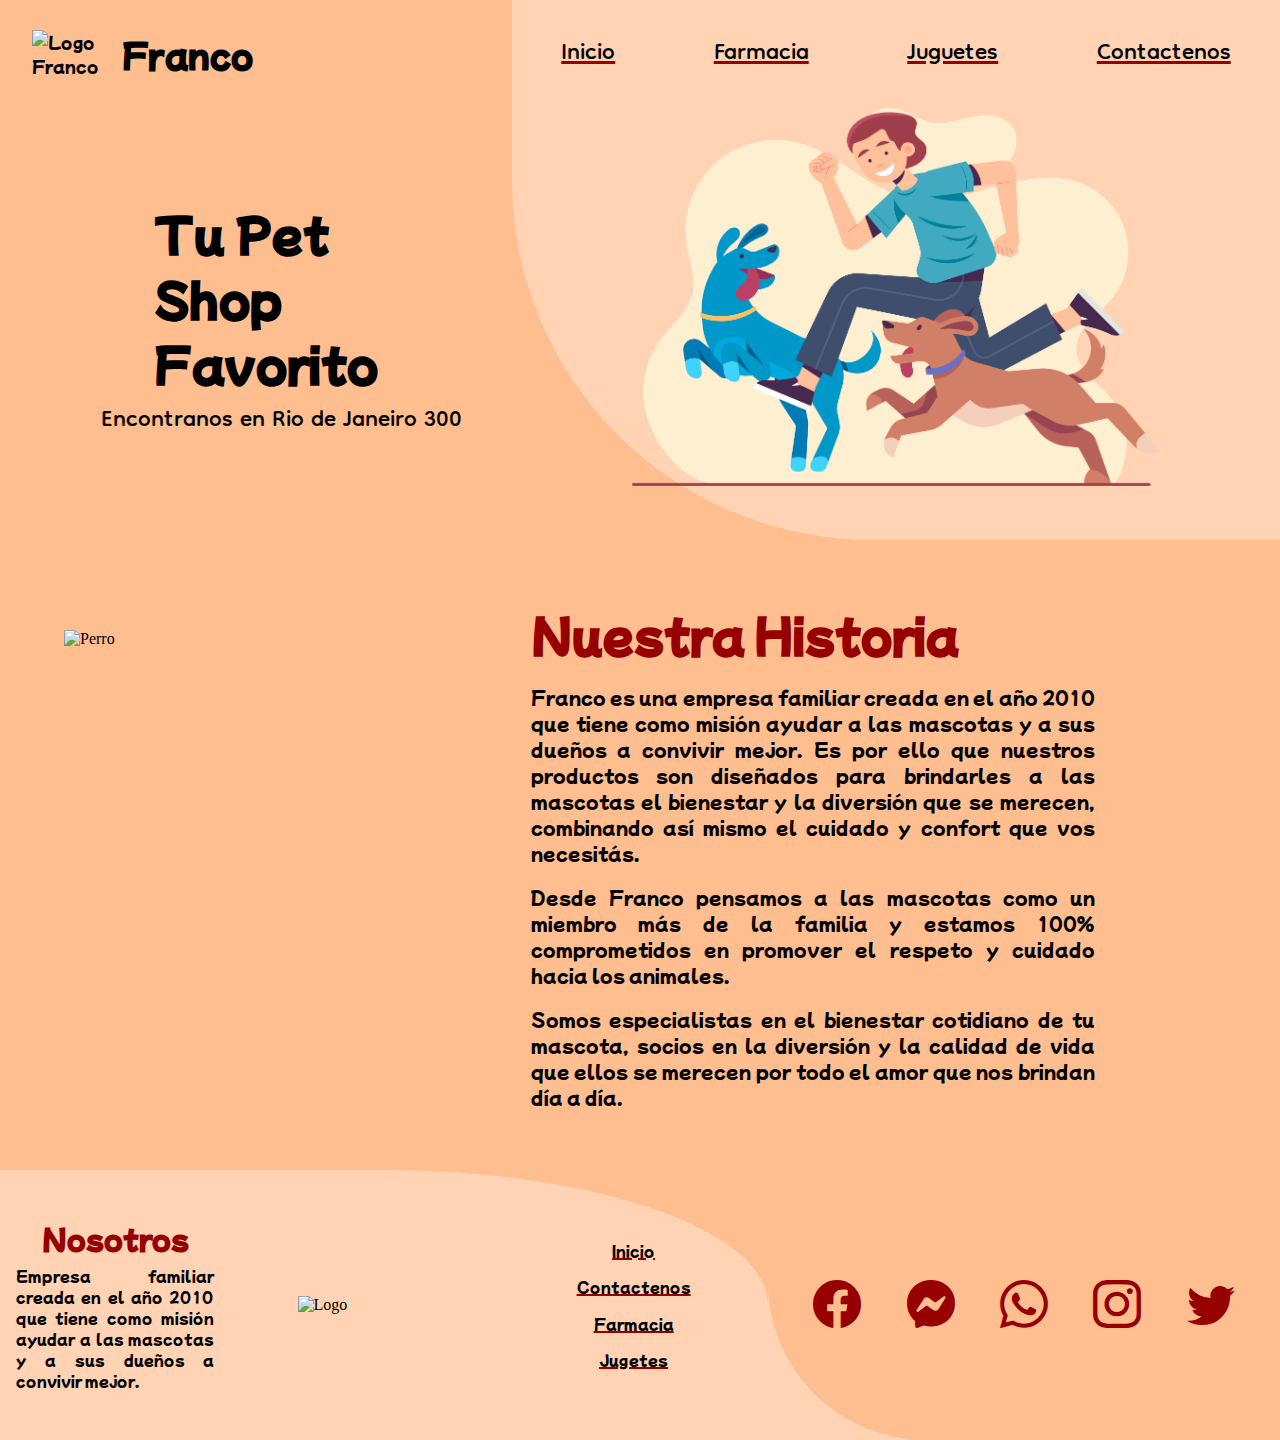
==== commit f7f39c5c: "version acutalizada" ====
--- a/index.html
+++ b/index.html
@@ -27,7 +27,6 @@
                 <a href="./farmacia.html">Farmacia</a>
                 <a href="./jugetes.html">Juguetes</a>
                 <a href="./contacto.html">Contactenos</a>
-                <a href="#"><i class="bi bi-cart3"></i></a>
             </nav>
             <div class="imagen-dos">
                 <img src="./img/Niño.png" alt="Niño corriendo">
--- a/style/estios.css
+++ b/style/estios.css
@@ -328,14 +328,18 @@
     border-radius: 2em;
     height: 50vh;
 }
-button{
+.button{
     border: none;
     border-radius: 2vh;
     padding: 0.2em;
     background-color: #FF8B96;
     color: white;
-}
-button:hover{
+    text-decoration: none;
+    padding: 0 0.5em 0 0.5em;
+    display: flex;
+    align-items: center;
+}
+.button:hover{
     color: black;
 }
 .contenedor-mercado{
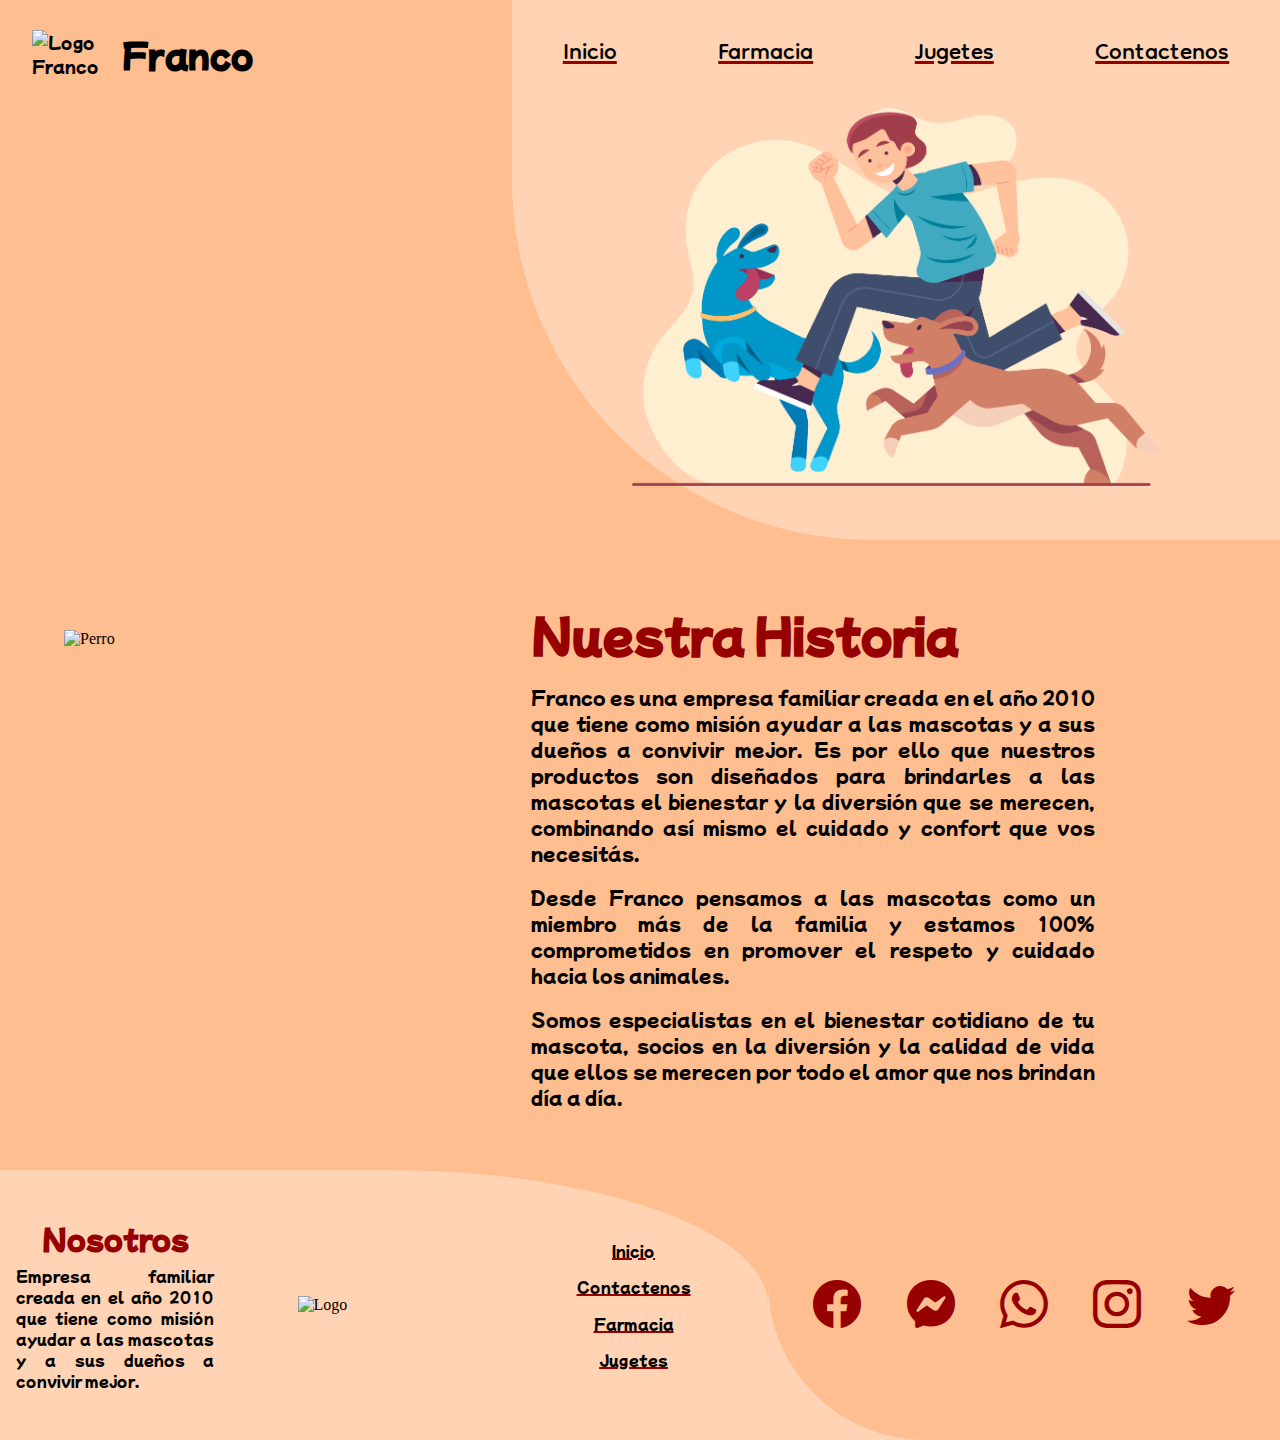
==== commit 853c11f8: "bot añadido" ====
--- a/index.html
+++ b/index.html
@@ -6,32 +6,28 @@
     <meta name="viewport" content="width=device-width, initial-scale=1.0">
     <link rel="stylesheet" href="https://cdn.jsdelivr.net/npm/bootstrap-icons@1.6.1/font/bootstrap-icons.css">
     <title>Pet-Shop Franco</title>
-    <link rel="stylesheet" href="./style/estios.css">
-    <link rel="shortcut icon" href="./img/logo.jpg" type="image/x-icon">
-</head>
-<body>
+    <link rel="stylesheet" href="./style/estios.css" />
+    <link rel="shortcut icon" href="./img/logo.jpg" type="image/x-icon" />
+  </head>
+  <body>
     <header class="cabezera">
-        <div class="cabezera-texto">
-            <div class="navegacion-imagen">
-                <img src="./img/logo.jpg" alt="Logo Franco">
-                <h1>Franco</h1>
-            </div>
-            <div class="texto-principal">
-                <h2>Tu Pet Shop Favorito</h2>
-                <p>Encontranos en Rio de Janeiro 300</p>
-            </div>
+      <div class="cabezera-texto">
+        <div class="navegacion-imagen">
+          <img src="./img/logo.jpg" alt="Logo Franco" />
+          <h1>Franco</h1>
         </div>
-        <div class="cabezera-imagen">
-            <nav class="navegacion">
-                <a href="./index.html">Inicio</a>
-                <a href="./farmacia.html">Farmacia</a>
-                <a href="./jugetes.html">Juguetes</a>
-                <a href="./contacto.html">Contactenos</a>
-            </nav>
-            <div class="imagen-dos">
-                <img src="./img/Niño.png" alt="Niño corriendo">
-            </div>
+      </div>
+      <div class="cabezera-imagen">
+        <nav class="navegacion">
+          <a href="./index.html">Inicio</a>
+          <a href="./farmacia.html">Farmacia</a>
+          <a href="./jugetes.html">Jugetes</a>
+          <a href="./contacto.html">Contactenos</a>
+        </nav>
+        <div class="imagen-dos">
+          <img src="./img/Niño.png" alt="Niño corriendo" />
         </div>
+      </div>
     </header>
     <main>
             <article class="section-uno">
@@ -47,6 +43,16 @@
                     </div>
                 </div>
             </article>
+            <div>
+              <script src="https://www.gstatic.com/dialogflow-console/fast/messenger/bootstrap.js?v=1"></script>
+      <df-messenger
+        chat-icon="https:&#x2F;&#x2F;cdn-icons-png.flaticon.com&#x2F;512&#x2F;2829&#x2F;2829757.png"
+        intent="WELCOME"
+        chat-title="Branquito"
+        agent-id="59b1d928-3910-4bca-85a6-19f89405f072"
+        language-code="es"
+      ></df-messenger>
+            </div>
     </main>
     <footer class="pie-pagina">
         <div class="pie-fondo-uno">
@@ -76,5 +82,5 @@
             </div>
         </div>
     </footer>
-</body>
-</html>+  </body>
+</html>
--- a/style/estios.css
+++ b/style/estios.css
@@ -515,3 +515,11 @@
     color:rgb(150, 0, 0);
     text-shadow: 0 0 0 ;
 }
+df-messenger {
+    --df-messenger-bot-message: #b8c4ee;
+    --df-messenger-button-titlebar-color: #ffbe8f;
+    --df-messenger-chat-background-color: #fafafa;
+    --df-messenger-font-color: rgb(5, 5, 5);
+    --df-messenger-send-icon: #878fac;
+    --df-messenger-user-message: #82bd7c;
+   }
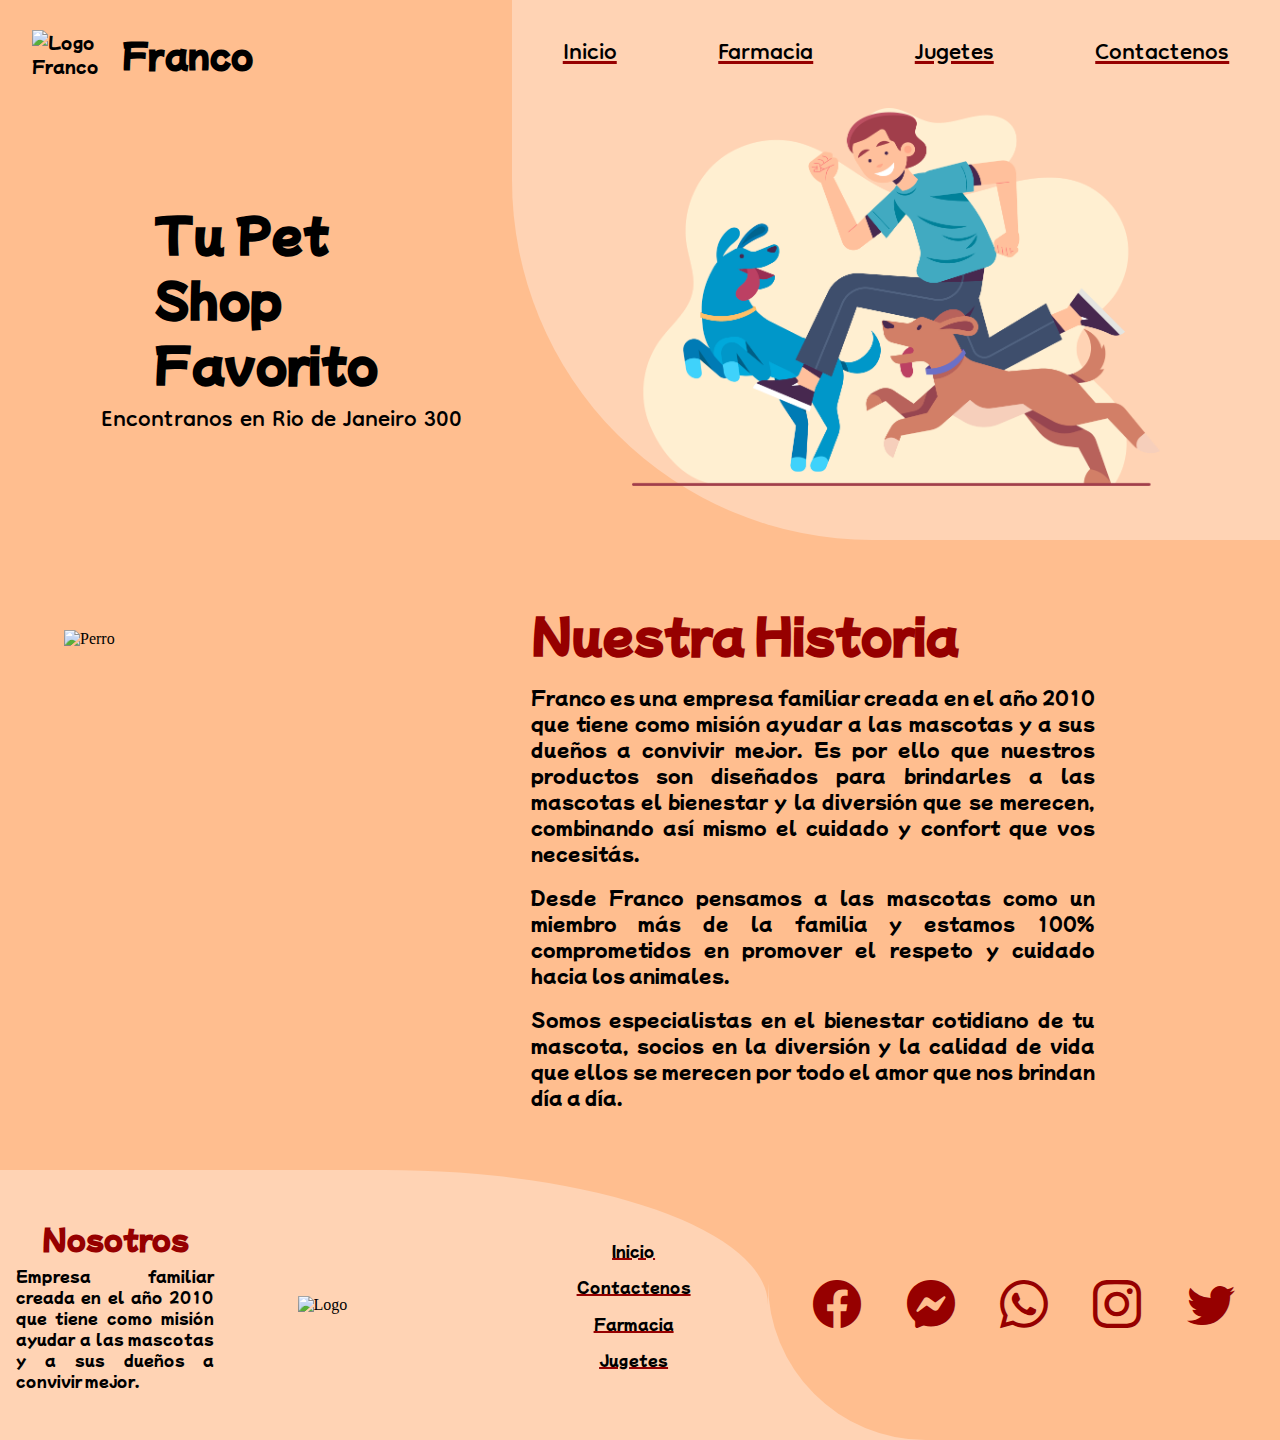
==== commit e06898e3: "ya ksi terminado" ====
--- a/index.html
+++ b/index.html
@@ -15,6 +15,10 @@
         <div class="navegacion-imagen">
           <img src="./img/logo.jpg" alt="Logo Franco" />
           <h1>Franco</h1>
+        </div>
+        <div class="texto-principal">
+          <h2>Tu Pet Shop Favorito</h2>
+          <p>Encontranos en Rio de Janeiro 300</p>
         </div>
       </div>
       <div class="cabezera-imagen">
@@ -51,8 +55,8 @@
         chat-title="Branquito"
         agent-id="59b1d928-3910-4bca-85a6-19f89405f072"
         language-code="es"
-      ></df-messenger>
-            </div>
+          ></df-messenger>
+            </div> 
     </main>
     <footer class="pie-pagina">
         <div class="pie-fondo-uno">
--- a/style/estios.css
+++ b/style/estios.css
@@ -105,6 +105,9 @@
     width: 30%;
     display: flex;
 }
+.article-imagen img{
+    width: 100%;
+}
 .article-texto{
     width: 70%;
     display: flex;
@@ -169,7 +172,6 @@
     display: flex;
     width: 30%;
     flex-direction: column;
-    flex-wrap: wrap;
     padding: 1em;
     text-align: justify;
     align-items: center;
@@ -386,7 +388,7 @@
     padding: 2rem ;
     margin-top: 3rem;
     margin-bottom: 3rem;
-    border-radius: 20px;
+    border-radius: 0 20px 20px 0;
 }
 .formulario input[type="text"],
 .formulario input[type="email"],
@@ -515,6 +517,14 @@
     color:rgb(150, 0, 0);
     text-shadow: 0 0 0 ;
 }
+.modal-title{
+    font-family: 'Mochiy Pop P One', sans-serif;
+}
+.total-cart{
+    text-shadow: 0 0 0;
+    font-family:'Dongle', sans-serif ;
+    font-size: 2em;
+}
 df-messenger {
     --df-messenger-bot-message: #b8c4ee;
     --df-messenger-button-titlebar-color: #ffbe8f;
@@ -523,3 +533,54 @@
     --df-messenger-send-icon: #878fac;
     --df-messenger-user-message: #82bd7c;
    }
+@media (max-width: 977px) {
+    .texto-article h2{
+        font-size: 3vh;
+    }
+    .texto-article p{
+        font-size: 1.7vh;
+    }
+}
+@media (max-width: 875px) {
+    .imagen-dos img {
+        height: 70%;
+    }
+    .texto-principal h2 {
+        font-family: 'Mochiy Pop P One', sans-serif;
+        width: 50%;
+        font-size: 4vh;
+        margin-left: 3vw;
+    }
+    .texto-principal p {
+        font-family: 'Dongle', sans-serif;
+        font-size: 3vh;
+        margin-left: 3vw;
+    }
+    .texto-principal {
+        height: 80%;
+        width: 100%;
+        display: flex;
+        flex-direction: column;
+        align-items: flex-start;
+        justify-content: center;
+    }
+    .pie-iconos {
+        font-size: 2.5em;
+        display: flex;
+        flex-wrap: wrap;
+        flex-direction: row;
+        justify-content: space-evenly;
+        align-items: center;
+    }
+    .pie-nosotros p {
+        font-family: 'Mochiy Pop P One', sans-serif;
+        font-size: 0.70em;
+    }
+    .article-imagen img{
+        height: 60%;
+    }
+    .article-imagen{
+        display: flex;
+        align-items: center;
+    }
+}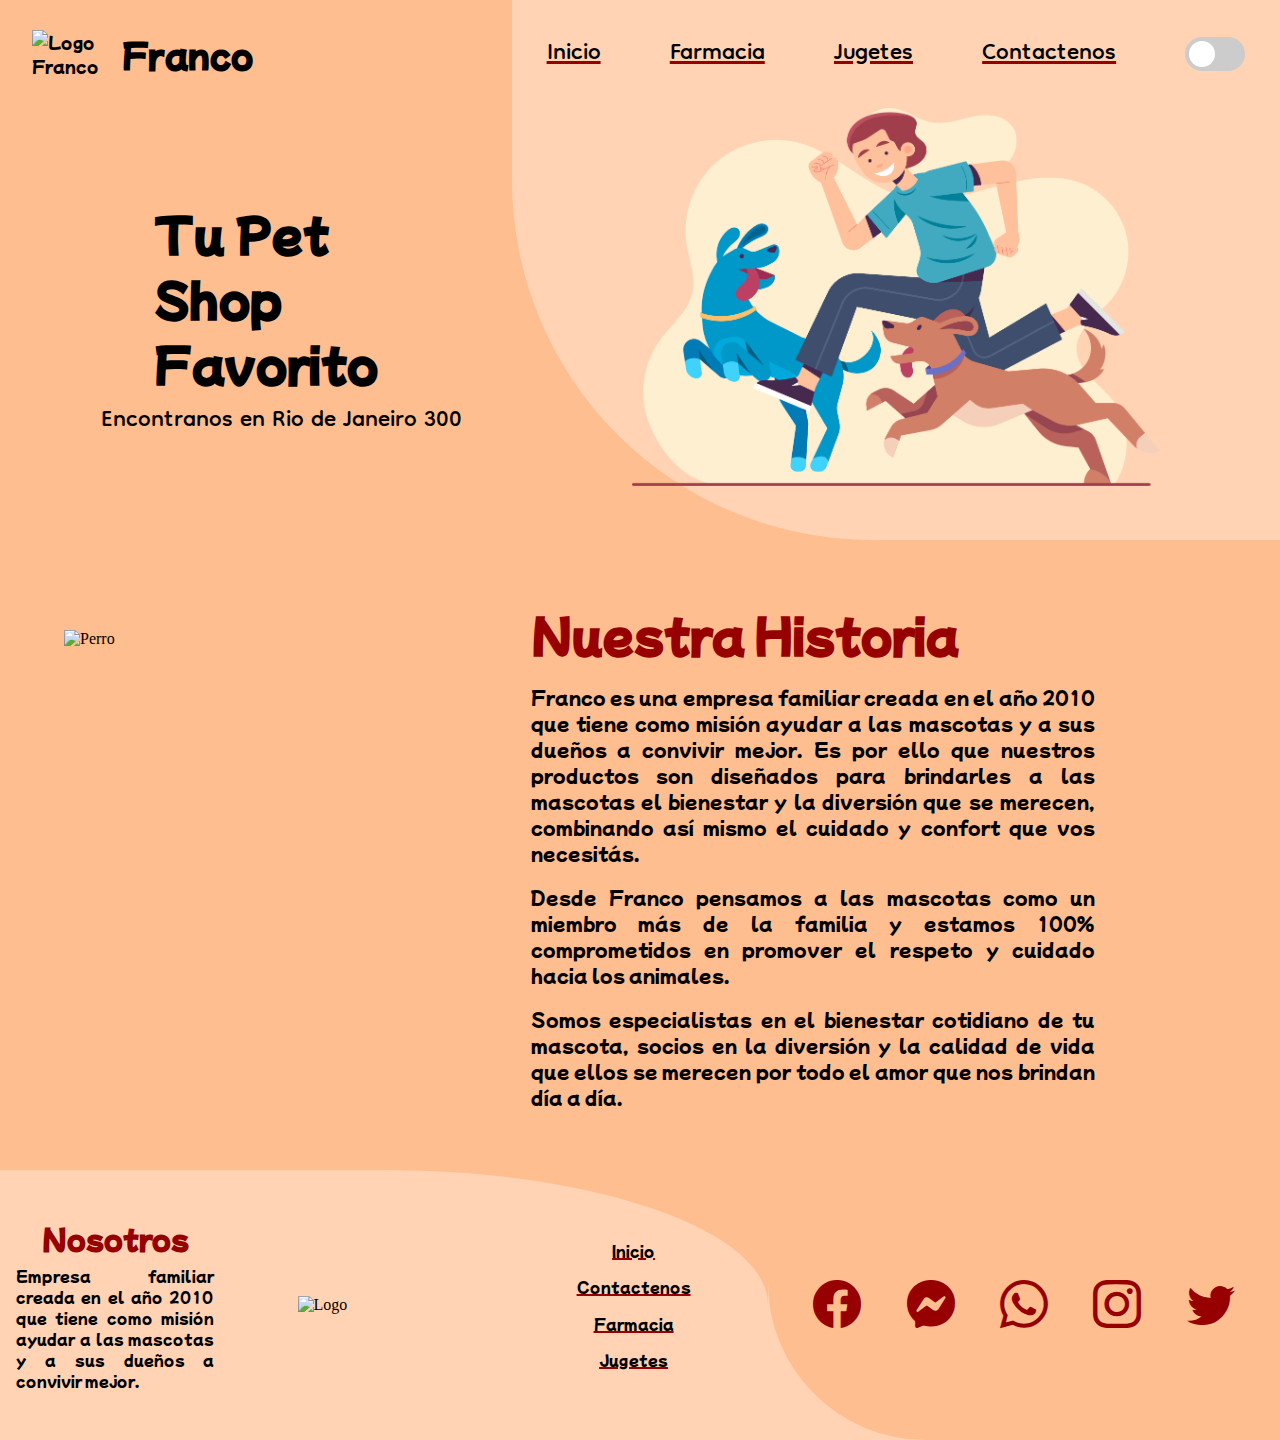
==== commit 1e6d6846: "final" ====
--- a/index.html
+++ b/index.html
@@ -27,6 +27,15 @@
           <a href="./farmacia.html">Farmacia</a>
           <a href="./jugetes.html">Jugetes</a>
           <a href="./contacto.html">Contactenos</a>
+          <div class="theme-switch-wrapper">
+            <label class="theme-switch" for="dark-mode">
+              <input type="checkbox" id="dark-mode"/>
+              <div class="slider">
+                <svgOfSun />
+                <svgOfMoon />
+              </div>
+            </label>
+          </div>
         </nav>
         <div class="imagen-dos">
           <img src="./img/Niño.png" alt="Niño corriendo" />
@@ -47,44 +56,45 @@
                     </div>
                 </div>
             </article>
-            <div>
-              <script src="https://www.gstatic.com/dialogflow-console/fast/messenger/bootstrap.js?v=1"></script>
-      <df-messenger
-        chat-icon="https:&#x2F;&#x2F;cdn-icons-png.flaticon.com&#x2F;512&#x2F;2829&#x2F;2829757.png"
-        intent="WELCOME"
-        chat-title="Branquito"
-        agent-id="59b1d928-3910-4bca-85a6-19f89405f072"
-        language-code="es"
-          ></df-messenger>
-            </div> 
-    </main>
-    <footer class="pie-pagina">
-        <div class="pie-fondo-uno">
-            <div class="pie-texto">
+          </main>
+          <footer class="pie-pagina">
+            <div class="pie-fondo-uno">
+              <div class="pie-texto">
                 <div class="pie-nosotros">
                     <h3>Nosotros</h3>
                     <p>Empresa familiar creada en el año 2010 que tiene como misión ayudar a las mascotas y a sus dueños a convivir mejor.</p>
-                </div>
-                <div class="img-pie-logo">
+                  </div>
+                  <div class="img-pie-logo">
                     <img src="./img/logo.jpg" alt="Logo">
                 </div>
                 <div class="pie-nav">
-                    <a href="./index.html">Inicio</a>
-                    <a href="./contacto.html">Contactenos</a>
-                    <a href="./farmacia.html">Farmacia</a>
-                    <a href="./jugetes.html">Jugetes</a>
+                  <a href="./index.html">Inicio</a>
+                  <a href="./contacto.html">Contactenos</a>
+                  <a href="./farmacia.html">Farmacia</a>
+                  <a href="./jugetes.html">Jugetes</a>
                 </div>
+              </div>
             </div>
-        </div>
-        <div class="pie-fondo-dos">
-            <div class="pie-iconos">
+            <div class="pie-fondo-dos">
+              <div class="pie-iconos">
                 <a href=""><i class="bi bi-facebook"></i></a>
                 <a href=""><i class="bi bi-messenger"></i></a>
                 <a href=""><i class="bi bi-whatsapp"></i></a>
                 <a href=""><i class="bi bi-instagram"></i></a>
                 <a href=""><i class="bi bi-twitter"></i></a>
+              </div>
             </div>
-        </div>
-    </footer>
+          </footer>
+          <div class="brankito">
+            <script src="https://www.gstatic.com/dialogflow-console/fast/messenger/bootstrap.js?v=1"></script>
+    <df-messenger
+      chat-icon="https:&#x2F;&#x2F;cdn-icons-png.flaticon.com&#x2F;512&#x2F;2829&#x2F;2829757.png"
+      intent="WELCOME"
+      chat-title="Branquito"
+      agent-id="59b1d928-3910-4bca-85a6-19f89405f072"
+      language-code="es"
+        ></df-messenger>
+          </div> 
+    <script src="./javascript/darkmode.js"></script>
   </body>
 </html>
--- a/style/estios.css
+++ b/style/estios.css
@@ -583,4 +583,94 @@
         display: flex;
         align-items: center;
     }
-}+}
+.total-count{
+    text-shadow: 0 0 0;
+    
+}
+.dark-mode {
+    filter: invert(100%);
+} 
+.dark-mode img {
+    filter: invert(100%);
+}
+.dark-mode video{
+    filter: invert(100%);
+}
+.dark-mode .carousel__face {
+    filter: invert(100%);
+}
+.dark-mode .brankito{
+    filter: invert(100%);
+}
+.theme-switch-wrapper {
+    display: flex;
+    align-items: center;
+  }
+  .theme-switch-wrapper em {
+    margin-left: 10px;
+    font-size: 1rem;
+  }
+  .theme-switch {
+    display: inline-block;
+    height: 34px;
+    position: relative;
+    width: 60px;
+  }
+  .theme-switch input {
+    display: none;
+  }
+  .slider {
+    background-color: #ccc;
+    bottom: 0;
+    cursor: pointer;
+    left: 0;
+    position: absolute;
+    right: 0;
+    top: 0;
+    transition: 0.4s;
+    border-radius: 34px;
+  }
+  .slider:before {
+    background-color: #fff;
+    bottom: 4px;
+    content: "";
+    height: 26px;
+    left: 4px;
+    position: absolute;
+    transition: 0.4s;
+    width: 26px;
+    border-radius: 50%;
+  }
+  input:checked + .slider {
+    background-color: #fec150;
+  }
+  input:checked + .slider:before {
+    transform: translateX(26px);
+  }
+  .slider svg {
+    color: #222;
+    position: absolute;
+    transition: opacity 0.2s ease 0s, transform 0.35s ease 0s;
+    pointer-events: none;
+  }
+  .feather-moon {
+    opacity: 0;
+    left: 9px;
+    bottom: 9px;
+    transform: translateX(4px);
+  }
+  .feather-sun {
+    opacity: 1;
+    right: 10px;
+    bottom: 9px;
+    transform: translateX(0px);
+  }
+  input:checked + .slider .feather-moon {
+    opacity: 1;
+    transform: translateX(0);
+  }
+  input:checked + .slider .feather-sun {
+    opacity: 0;
+    transform: translateX(-4px);
+  }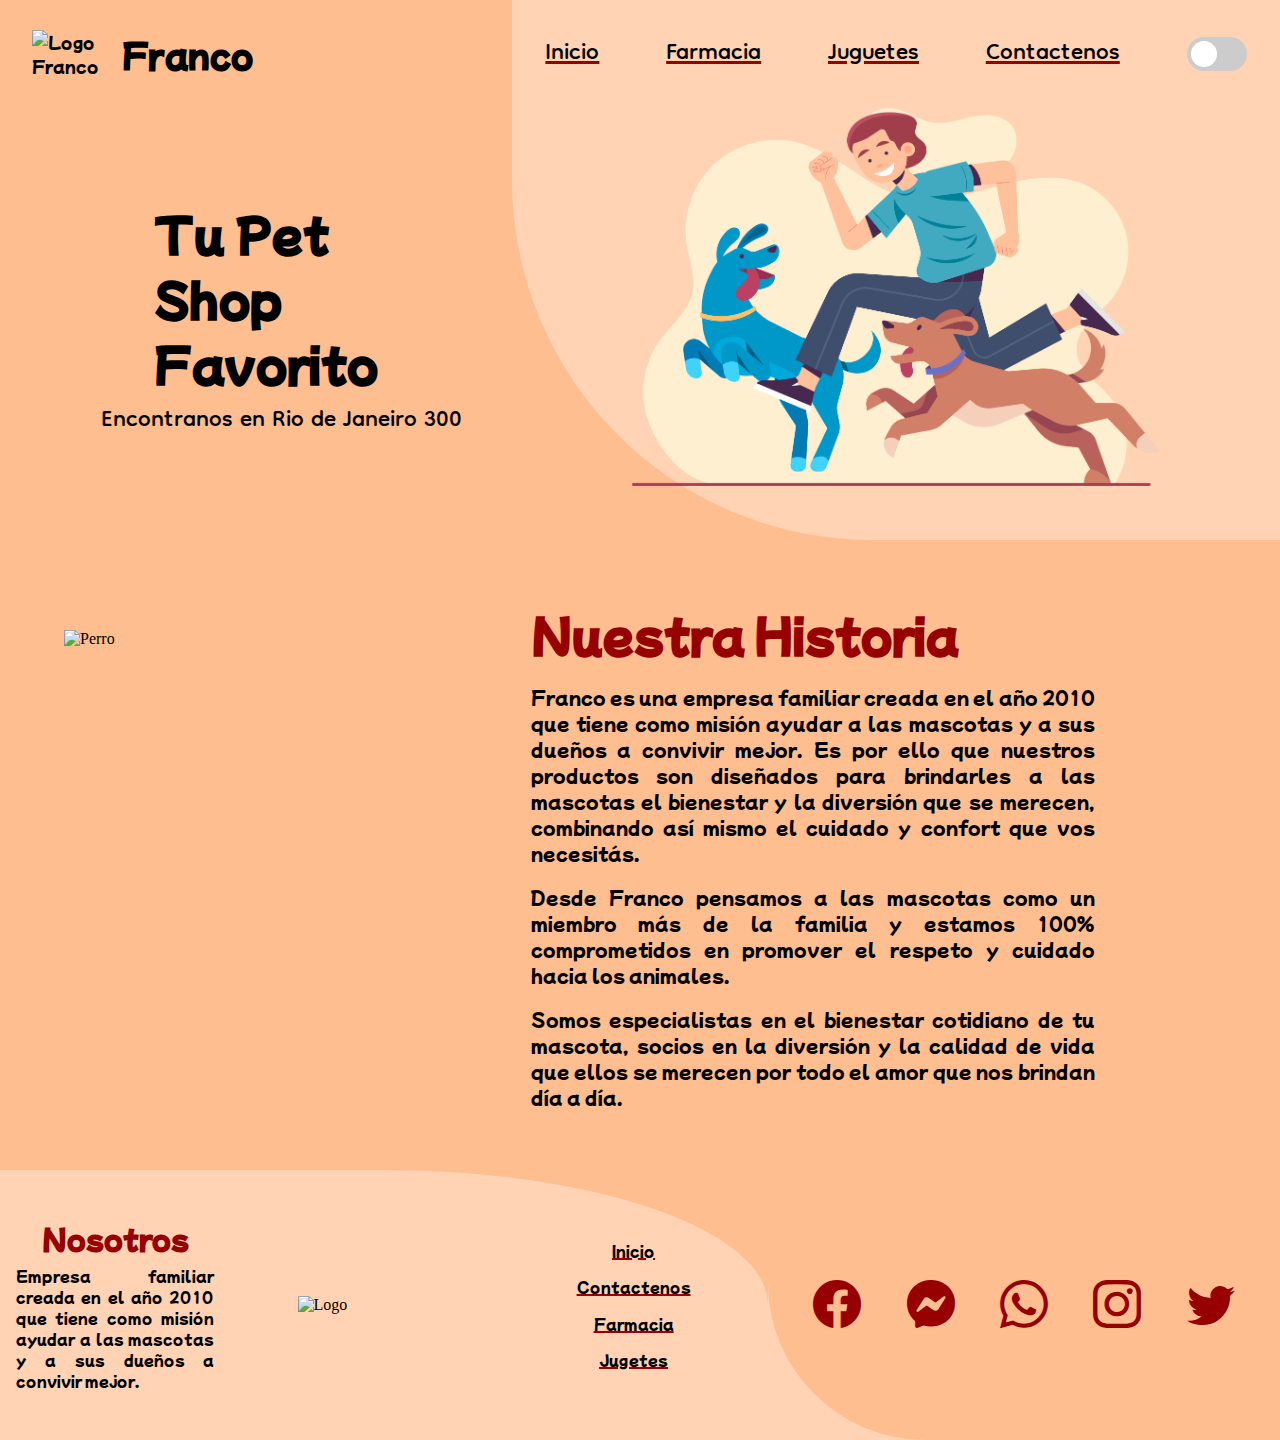
==== commit 7affbdb2: "error juguetes" ====
--- a/index.html
+++ b/index.html
@@ -25,7 +25,7 @@
         <nav class="navegacion">
           <a href="./index.html">Inicio</a>
           <a href="./farmacia.html">Farmacia</a>
-          <a href="./jugetes.html">Jugetes</a>
+          <a href="./jugetes.html">Juguetes</a>
           <a href="./contacto.html">Contactenos</a>
           <div class="theme-switch-wrapper">
             <label class="theme-switch" for="dark-mode">
